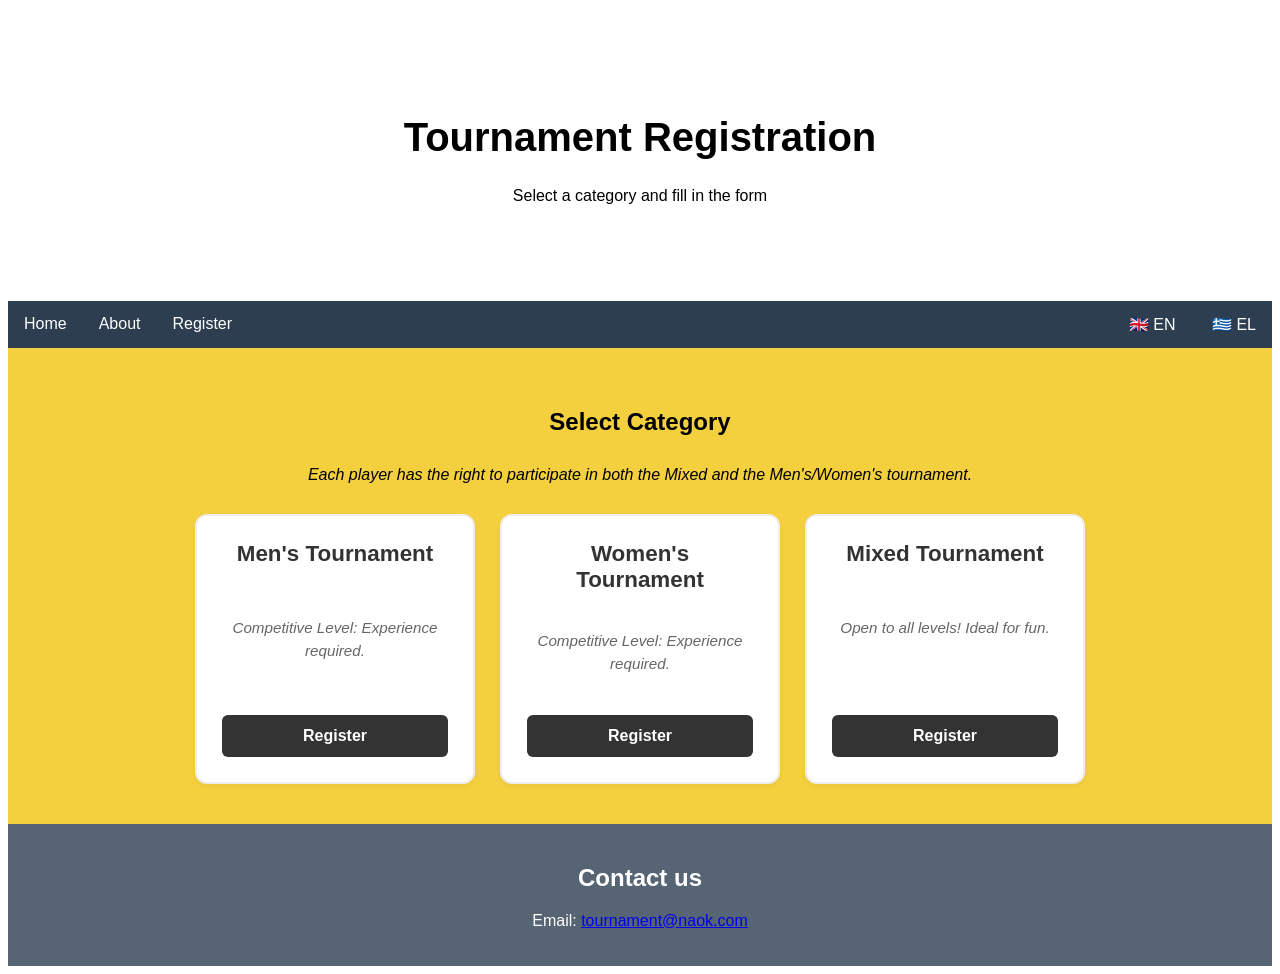
==== registration.html @ a18f0921 "Add registration page for N.A.O.K Beach Volley" ====
<!DOCTYPE html>
<html lang="el">    
<head>  
    <title>Registration - N.A.O.K Beach Volley</title>
    <meta charset="UTF-8">
    <meta name="viewport" content="width=device-width, initial-scale=1.0">
    <link rel="stylesheet" href="style.css">
    <script src="languages.js"></script>
</head>
<body>

<div class="header">
    <h1 data-i18n="registration-title">Tournament Registration</h1>
    <p data-i18n="registration-subtitle">Select a category and fill in the form</p>
</div>

<div class="navbar">
    <a href="index.html" data-i18n="home">Home</a>
    <a href="about.html" data-i18n="about">About</a>
    <a href="registration.html" data-i18n="register" class="active">Register</a>
    <div class="navbar-btn" style="float:right">
        <button onclick="setLanguage('en')" class="lang-btn">🇬🇧 EN</button>
        <button onclick="setLanguage('el')" class="lang-btn">🇬🇷 EL</button>
    </div>
</div>

<div class="row">   
    <div class="main-content">
        <h2 data-i18n="select-category" style="text-align:center; margin-bottom: 30px;">Select Category</h2>
        <p class="multi-entry-text" style="text-align:center; margin-bottom: 30px;">
            <i data-i18n="multi-entry-note">Each player has the right to participate in both the Mixed and the Men's/Women's tournament.</i>
        </p>
        
        <div class="registration-container">
            <div class="category-card">
                <h3 data-i18n="cat-mens">Men's Tournament</h3>
                <p class="experience-note" data-i18n="competitive-note">
                    Competitive Level: Experience required.
                </p>
                <a href="https://docs.google.com/forms/d/e/1FAIpQLScS51vMQ1DqhmGgx7JqNQtyIw-w_UyJARcIoU3veo1hCaDTnQ/viewform?usp=dialog" target="_blank" class="reg-button" data-i18n="register-now">Register</a>
            </div>

            <div class="category-card">
                <h3 data-i18n="cat-womens">Women's Tournament</h3>
                <p class="experience-note" data-i18n="competitive-note">
                    Competitive Level: Experience required.
                </p>
                <a href="https://docs.google.com/forms/d/e/1FAIpQLSdIUpEt9l2Mt-S5WctrHejuS7OQ4tbezTvry7h-TGuXCxmwiw/viewform?usp=publish-editor" target="_blank" class="reg-button" data-i18n="register-now">Register</a>
            </div>

            <div class="category-card">
                <h3 data-i18n="cat-mixed">Mixed Tournament</h3>
                <p class="experience-note" data-i18n="fun-note">
                    Open to all levels! Ideal for fun.
                </p>
                <a href="https://docs.google.com/forms/d/e/1FAIpQLSdNuwkr7Sf3QZHl4Gx98Fl0er0NuGcA5Al35qXrplb64uihRQ/viewform?usp=publish-editor" target="_blank" class="reg-button" data-i18n="register-now">Register</a>
            </div>
        </div>
    </div>
</div>

<div class="footer">
    <h2 data-i18n="contact-us">Contact Us</h2>
    <p>Email: <a href="mailto:tournament@naok.com">tournament@naok.com</a></p>
</div>

</body>
</html>
---- style.css ----
body {
    font-family: Arial,Helvetica, sansserif;
        background-image: url('https://raw.githubusercontent.com/Tsakumakis/Beach-volleyball-tournament/refs/heads/main/assets/background.jpg');
    background-repeat: no-repeat;
    background-position: center;
    background-attachment: fixed;
    background-size: 100% 100%;
}
.header {
    padding:80px;
    text-align: center;
    color:rgb(0, 0, 0);
    
}

.en:hover, .el:hover {
    background-color: #7EB6D2 !important;
}
.header h1 {
    font-size: 40px;
    text-shadow: 0px 0px 10px rgba(255,255,255,0.8);
}
.navbar{
    overflow:hidden;
    background-color:#2C3E50;
}
.navbar a{
    float:left;
    display:block;
    color:white;
    text-align:center;
    padding:14px 16px;
    text-decoration:none;
}
.navbar a:right{
    float:right;
}
.navbar a:hover{
    background-color:#7EB6D2;
    color:black;
}
.navbar-btn{
    overflow:hidden;
    background-color:#2C3E50
}
.navbar-btn a{
    color:white;
    float:right;
    text-align:center;
    padding:14px 16px;
    text-decoration:none;
    display:block;
}
.navbar-btn:right{
    float:right;
}

*{
    box-sizing: border-box;
}
.row{
    display:flex;
    flex-wrap:wrap;
}
.side{
    flex:30%;
    background-color:#F4D03F;
    padding:10px;
}
.main{
    flex:70%;
    background-color:#F4D03F;
    padding: 20px;
}
.footer{
    padding:20px;
    width:100%;
    text-align:center;
    background-color:rgb(44, 62, 80, 0.8);
    color:white;
}


.main-content {
    flex: 70%; 
    padding: 40px 20px;
    background-color: #F4D03F;
}

.registration-container {
    display: flex;
    justify-content: center;
    align-items: stretch; 
    gap: 25px; 
    flex-wrap: wrap;
    max-width: 1000px;
    margin: 0 auto;
    
}

.category-card {
    background-color: #ffffff;
    border: 2px solid #eee;
    border-radius: 12px;
    padding: 25px;
    width: 280px;
    text-align: center;
    display: flex;
    flex-direction: column;
    justify-content: space-between;
    transition: all 0.3s ease;
    box-shadow: 0 2px 5px rgba(0,0,0,0.05);
}

.category-card:hover {
    transform: translateY(-8px);
    border-color: #7EB6D2;
    box-shadow: 0 10px 20px rgba(0,0,0,0.1);
}

.category-card h3 {
    color: #333;
    margin-top: 0;
    font-size: 1.4rem;
}

.experience-note {
    font-size: 0.95rem;
    color: #666;
    line-height: 1.5;
    margin: 15px 0 25px 0;
    font-style: italic;
    min-height: 60px; 
}

.reg-button {
    background-color: #333;
    color: white;
    padding: 12px 20px;
    text-decoration: none;
    border-radius: 6px;
    font-weight: bold;
    display: block;
    transition: background-color 0.3s ease, color 0.3s ease;
}

.reg-button:hover {
    background-color: #7EB6D2;
    color: #fff;
}

.lang-btn {
    padding: 14px 16px;
    background: none;
    border: none;
    color: white;
    cursor: pointer;
    font-size: 1rem;
    transition: background-color 0.3s;
}

.lang-btn:hover {
    background-color: #7EB6D2;
}

@media screen and (max-width: 600px) {
    .registration-container {
        flex-direction: column;
        align-items: center;
    }
    .category-card {
        width: 90%;
    }
}
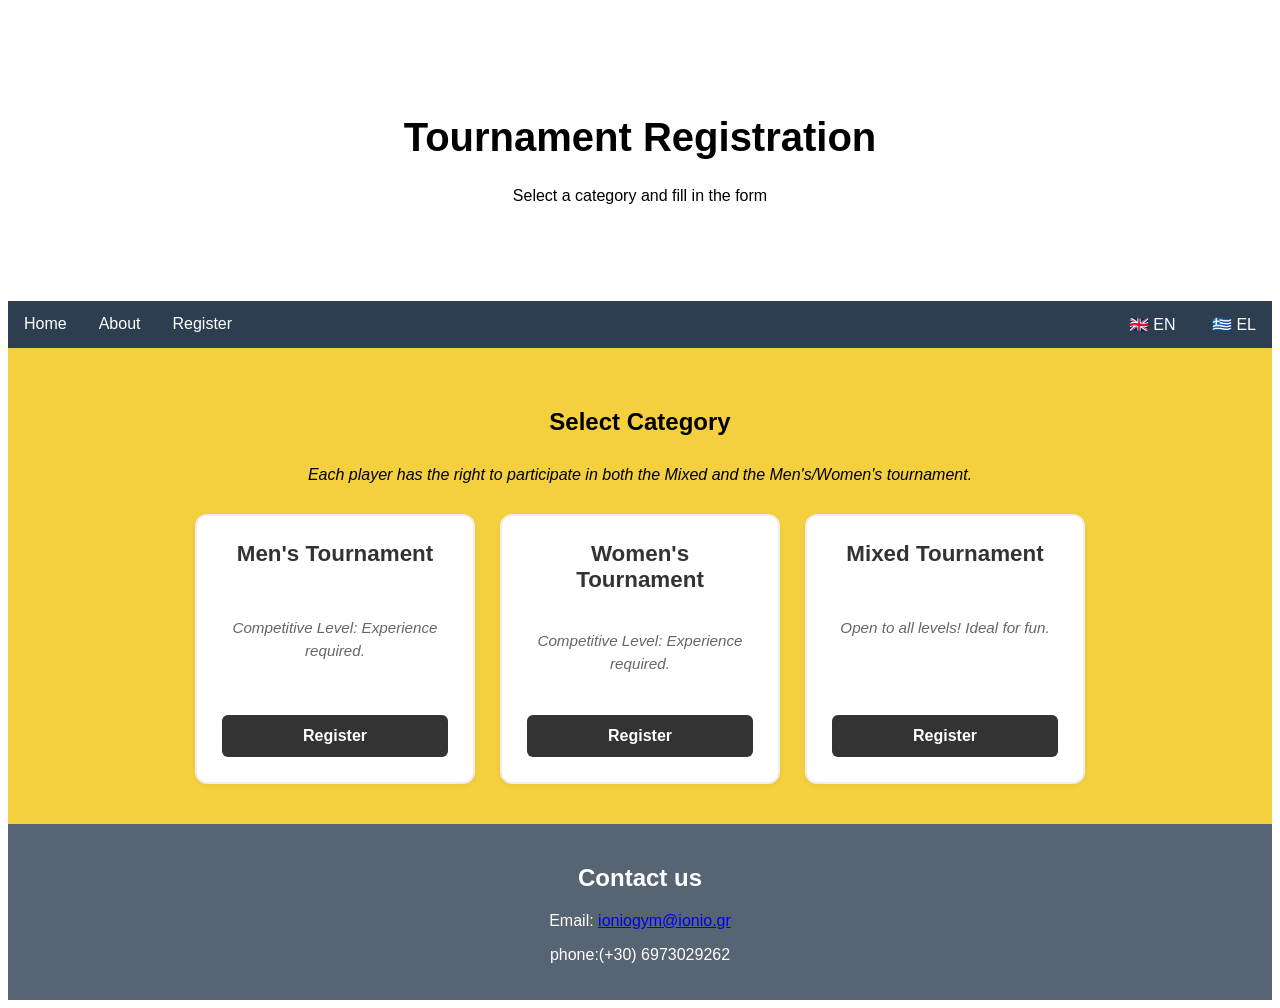
==== commit c9de2557: "Update contact information in registration.html" ====
--- a/registration.html
+++ b/registration.html
@@ -61,8 +61,10 @@
 
 <div class="footer">
     <h2 data-i18n="contact-us">Contact Us</h2>
-    <p>Email: <a href="mailto:tournament@naok.com">tournament@naok.com</a></p>
+    <p>Email:
+        <a href="mailto:ioniogym@ionio.gr">ioniogym@ionio.gr</a>
+    </p>
+    <p data-i18n="telephone">phone: (+30) 6973029262</p>
 </div>
-
 </body>
 </html>
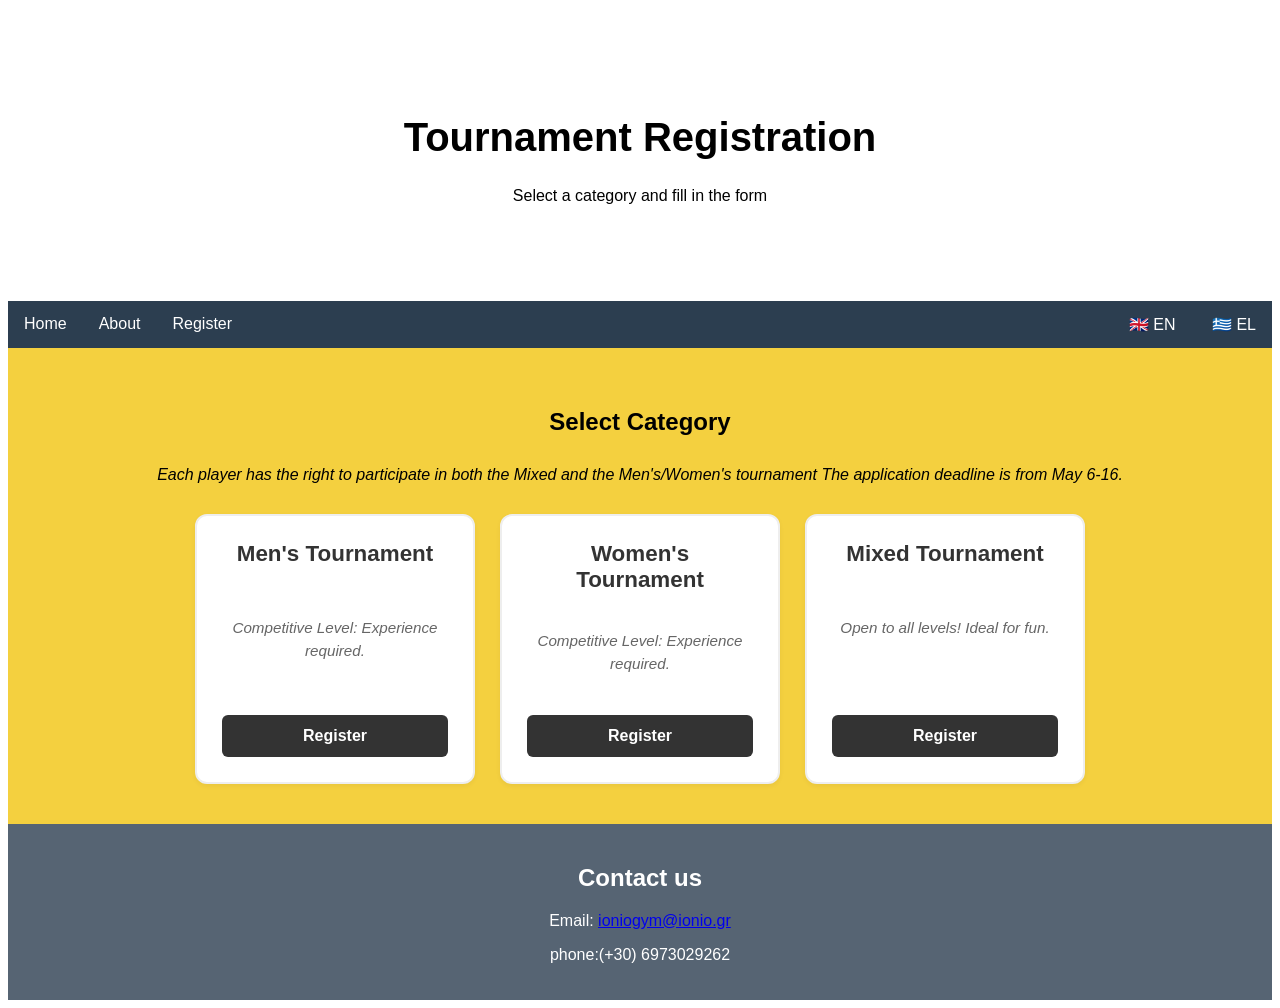
==== commit eedf9d93: "Update registration.html" ====
--- a/registration.html
+++ b/registration.html
@@ -1,7 +1,7 @@
 <!DOCTYPE html>
 <html lang="el">    
 <head>  
-    <title>Registration - N.A.O.K Beach Volley</title>
+    <title>Registration - Beach Volley</title>
     <meta charset="UTF-8">
     <meta name="viewport" content="width=device-width, initial-scale=1.0">
     <link rel="stylesheet" href="style.css">
@@ -28,7 +28,8 @@
     <div class="main-content">
         <h2 data-i18n="select-category" style="text-align:center; margin-bottom: 30px;">Select Category</h2>
         <p class="multi-entry-text" style="text-align:center; margin-bottom: 30px;">
-            <i data-i18n="multi-entry-note">Each player has the right to participate in both the Mixed and the Men's/Women's tournament.</i>
+            <i data-i18n="multi-entry-note">Each player has the right to participate in both the Mixed and the Men's/Women's tournament
+                The application deadline is from May 6-16.</i>
         </p>
         
         <div class="registration-container">
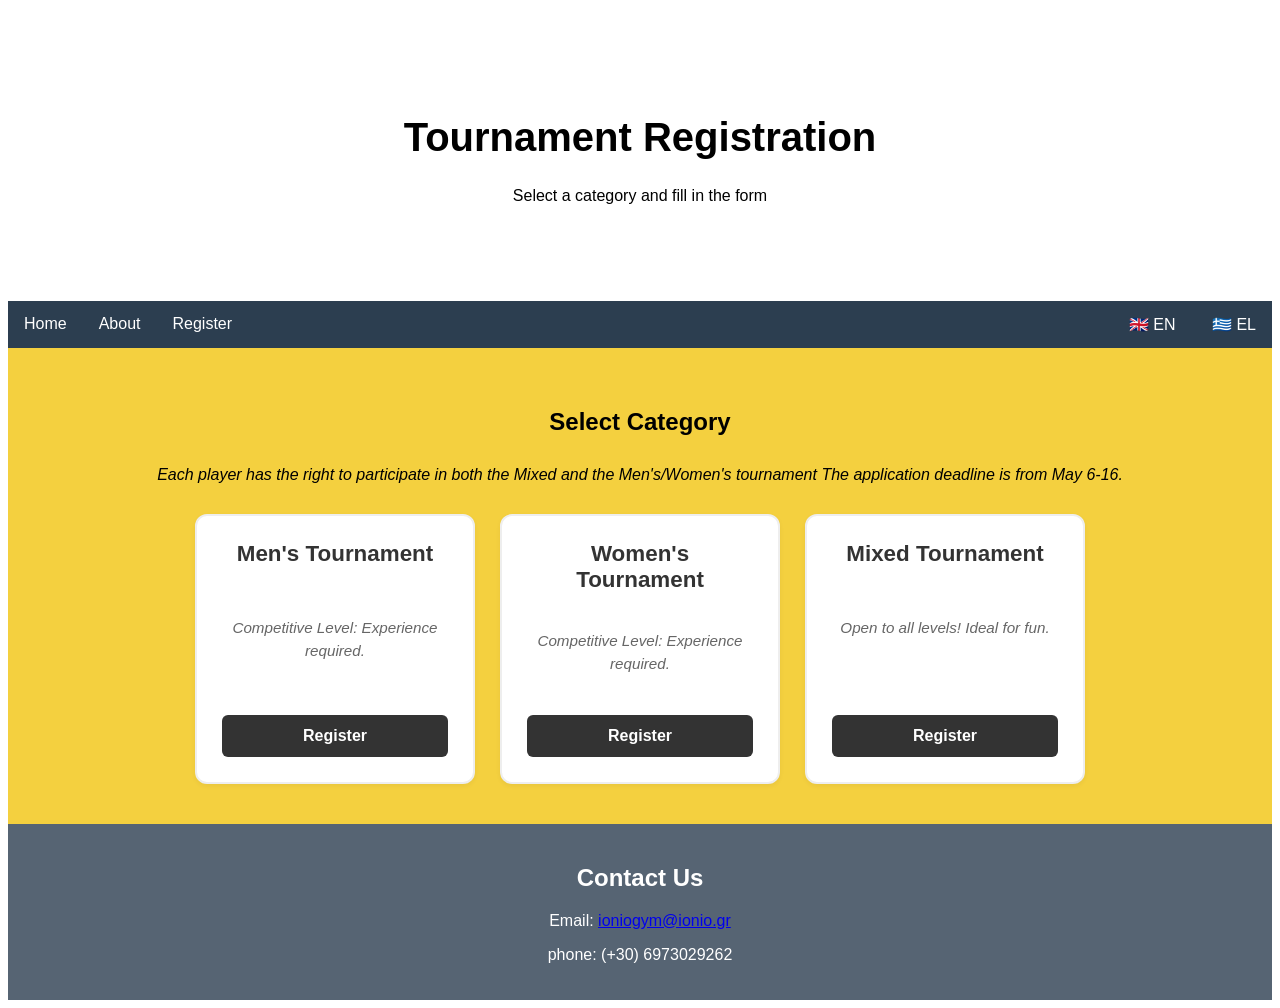
==== commit 530c9b8b: "Update registration.html" ====
--- a/registration.html
+++ b/registration.html
@@ -29,7 +29,7 @@
         <h2 data-i18n="select-category" style="text-align:center; margin-bottom: 30px;">Select Category</h2>
         <p class="multi-entry-text" style="text-align:center; margin-bottom: 30px;">
             <i data-i18n="multi-entry-note">Each player has the right to participate in both the Mixed and the Men's/Women's tournament
-                The application deadline is from May 6-16.</i>
+                <bold>The application deadline is from May 6-16</bold>.</i>
         </p>
         
         <div class="registration-container">
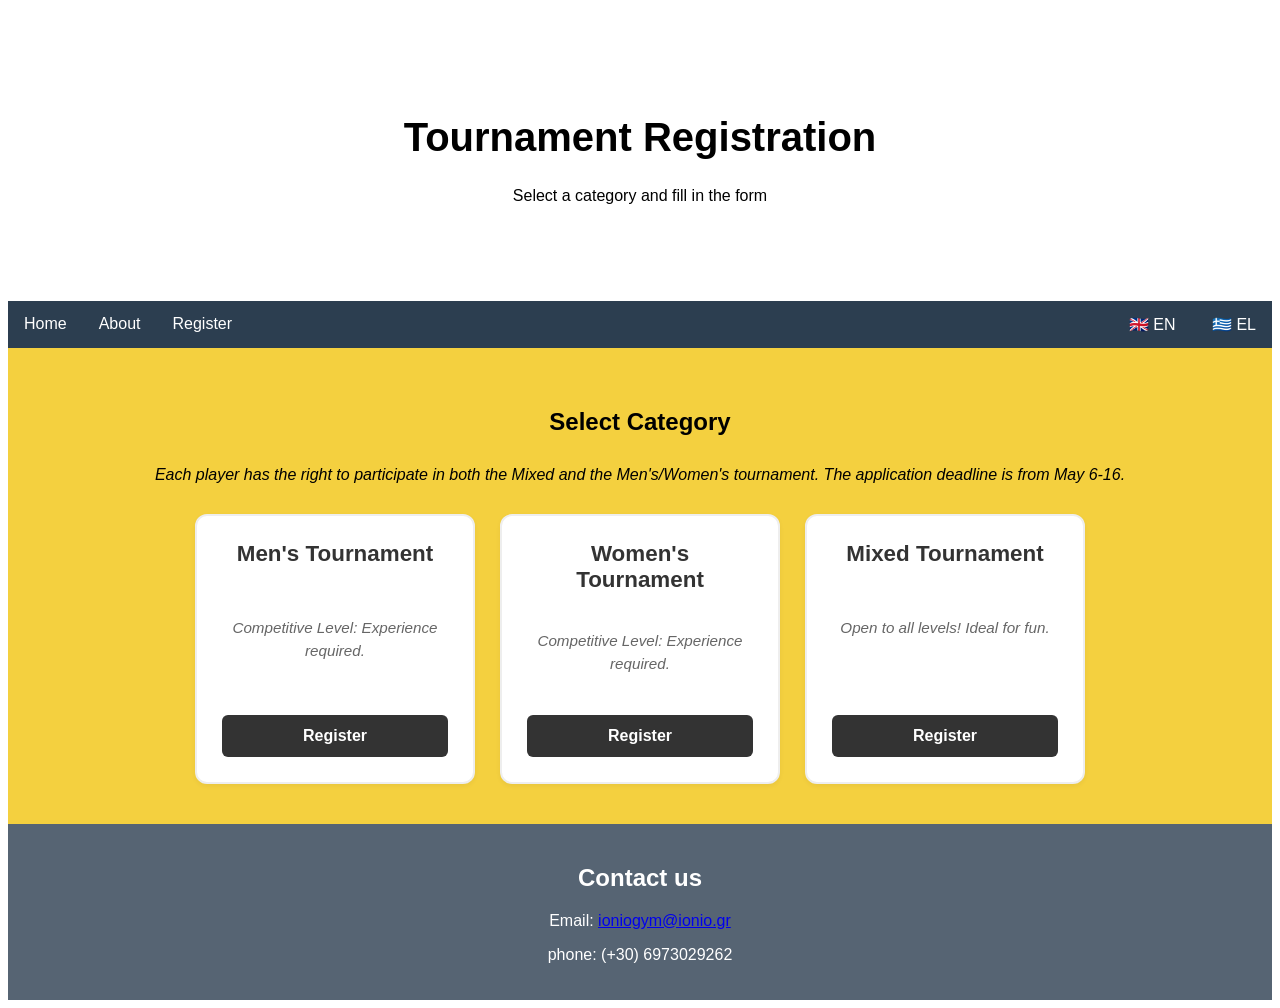
==== commit e17b12a5: "Update registration.html" ====
--- a/registration.html
+++ b/registration.html
@@ -1,5 +1,5 @@
 <!DOCTYPE html>
-<html lang="el">    
+<html lang="el">  
 <head>  
     <title>Registration - Beach Volley</title>
     <meta charset="UTF-8">
@@ -28,11 +28,11 @@
     <div class="main-content">
         <h2 data-i18n="select-category" style="text-align:center; margin-bottom: 30px;">Select Category</h2>
         <p class="multi-entry-text" style="text-align:center; margin-bottom: 30px;">
-            <i data-i18n="multi-entry-note">Each player has the right to participate in both the Mixed and the Men's/Women's tournament
-                <bold>The application deadline is from May 6-16</bold>.</i>
+            <i data-i18n="multi-entry-note">Each player has the right to participate in both the Mixed and the Men's/Women's tournament. The application deadline is from May 6-16.</i>
         </p>
         
         <div class="registration-container">
+            <!-- Men's Tournament -->
             <div class="category-card">
                 <h3 data-i18n="cat-mens">Men's Tournament</h3>
                 <p class="experience-note" data-i18n="competitive-note">
@@ -41,6 +41,7 @@
                 <a href="https://docs.google.com/forms/d/e/1FAIpQLScS51vMQ1DqhmGgx7JqNQtyIw-w_UyJARcIoU3veo1hCaDTnQ/viewform?usp=dialog" target="_blank" class="reg-button" data-i18n="register-now">Register</a>
             </div>
 
+            <!-- Women's Tournament -->
             <div class="category-card">
                 <h3 data-i18n="cat-womens">Women's Tournament</h3>
                 <p class="experience-note" data-i18n="competitive-note">
@@ -49,6 +50,7 @@
                 <a href="https://docs.google.com/forms/d/e/1FAIpQLSdIUpEt9l2Mt-S5WctrHejuS7OQ4tbezTvry7h-TGuXCxmwiw/viewform?usp=publish-editor" target="_blank" class="reg-button" data-i18n="register-now">Register</a>
             </div>
 
+            <!-- Mixed Tournament -->
             <div class="category-card">
                 <h3 data-i18n="cat-mixed">Mixed Tournament</h3>
                 <p class="experience-note" data-i18n="fun-note">
@@ -62,10 +64,9 @@
 
 <div class="footer">
     <h2 data-i18n="contact-us">Contact Us</h2>
-    <p>Email:
-        <a href="mailto:ioniogym@ionio.gr">ioniogym@ionio.gr</a>
-    </p>
+    <p>Email: <a href="mailto:ioniogym@ionio.gr">ioniogym@ionio.gr</a></p>
     <p data-i18n="telephone">phone: (+30) 6973029262</p>
 </div>
+
 </body>
 </html>
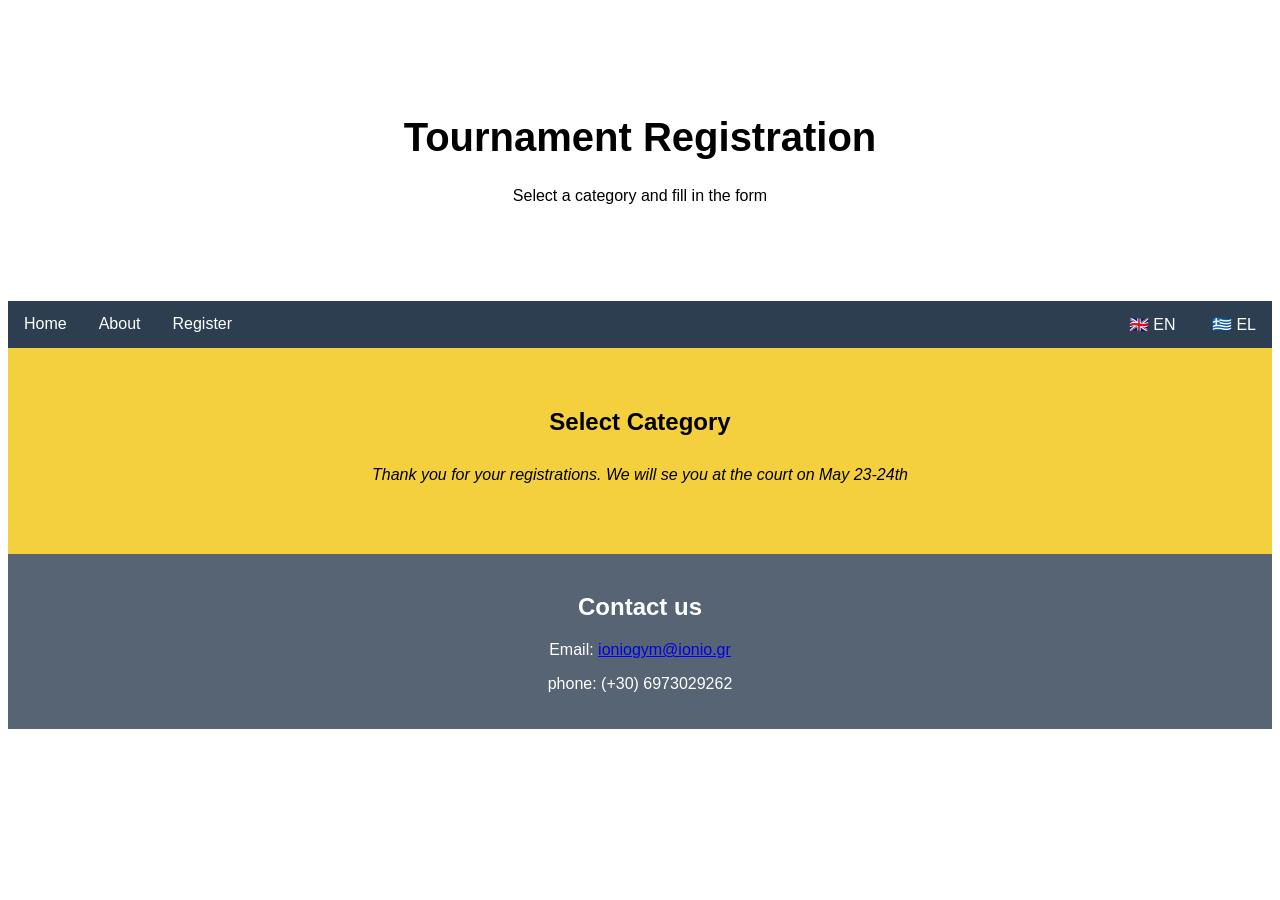
==== commit ca111141: "Changed registration page" ====
--- a/registration.html
+++ b/registration.html
@@ -28,37 +28,10 @@
     <div class="main-content">
         <h2 data-i18n="select-category" style="text-align:center; margin-bottom: 30px;">Select Category</h2>
         <p class="multi-entry-text" style="text-align:center; margin-bottom: 30px;">
-            <i data-i18n="multi-entry-note">Each player has the right to participate in both the Mixed and the Men's/Women's tournament. The application deadline is from May 6-16.</i>
+            <i data-i18n="multi-entry-note">Thank you for your registrations. We will se you at the court on May 23-24th</i>
         </p>
         
-        <div class="registration-container">
-            <!-- Men's Tournament -->
-            <div class="category-card">
-                <h3 data-i18n="cat-mens">Men's Tournament</h3>
-                <p class="experience-note" data-i18n="competitive-note">
-                    Competitive Level: Experience required.
-                </p>
-                <a href="https://docs.google.com/forms/d/e/1FAIpQLScS51vMQ1DqhmGgx7JqNQtyIw-w_UyJARcIoU3veo1hCaDTnQ/viewform?usp=dialog" target="_blank" class="reg-button" data-i18n="register-now">Register</a>
-            </div>
-
-            <!-- Women's Tournament -->
-            <div class="category-card">
-                <h3 data-i18n="cat-womens">Women's Tournament</h3>
-                <p class="experience-note" data-i18n="competitive-note">
-                    Competitive Level: Experience required.
-                </p>
-                <a href="https://docs.google.com/forms/d/e/1FAIpQLSdIUpEt9l2Mt-S5WctrHejuS7OQ4tbezTvry7h-TGuXCxmwiw/viewform?usp=publish-editor" target="_blank" class="reg-button" data-i18n="register-now">Register</a>
-            </div>
-
-            <!-- Mixed Tournament -->
-            <div class="category-card">
-                <h3 data-i18n="cat-mixed">Mixed Tournament</h3>
-                <p class="experience-note" data-i18n="fun-note">
-                    Open to all levels! Ideal for fun.
-                </p>
-                <a href="https://docs.google.com/forms/d/e/1FAIpQLSdNuwkr7Sf3QZHl4Gx98Fl0er0NuGcA5Al35qXrplb64uihRQ/viewform?usp=publish-editor" target="_blank" class="reg-button" data-i18n="register-now">Register</a>
-            </div>
-        </div>
+        
     </div>
 </div>
 
